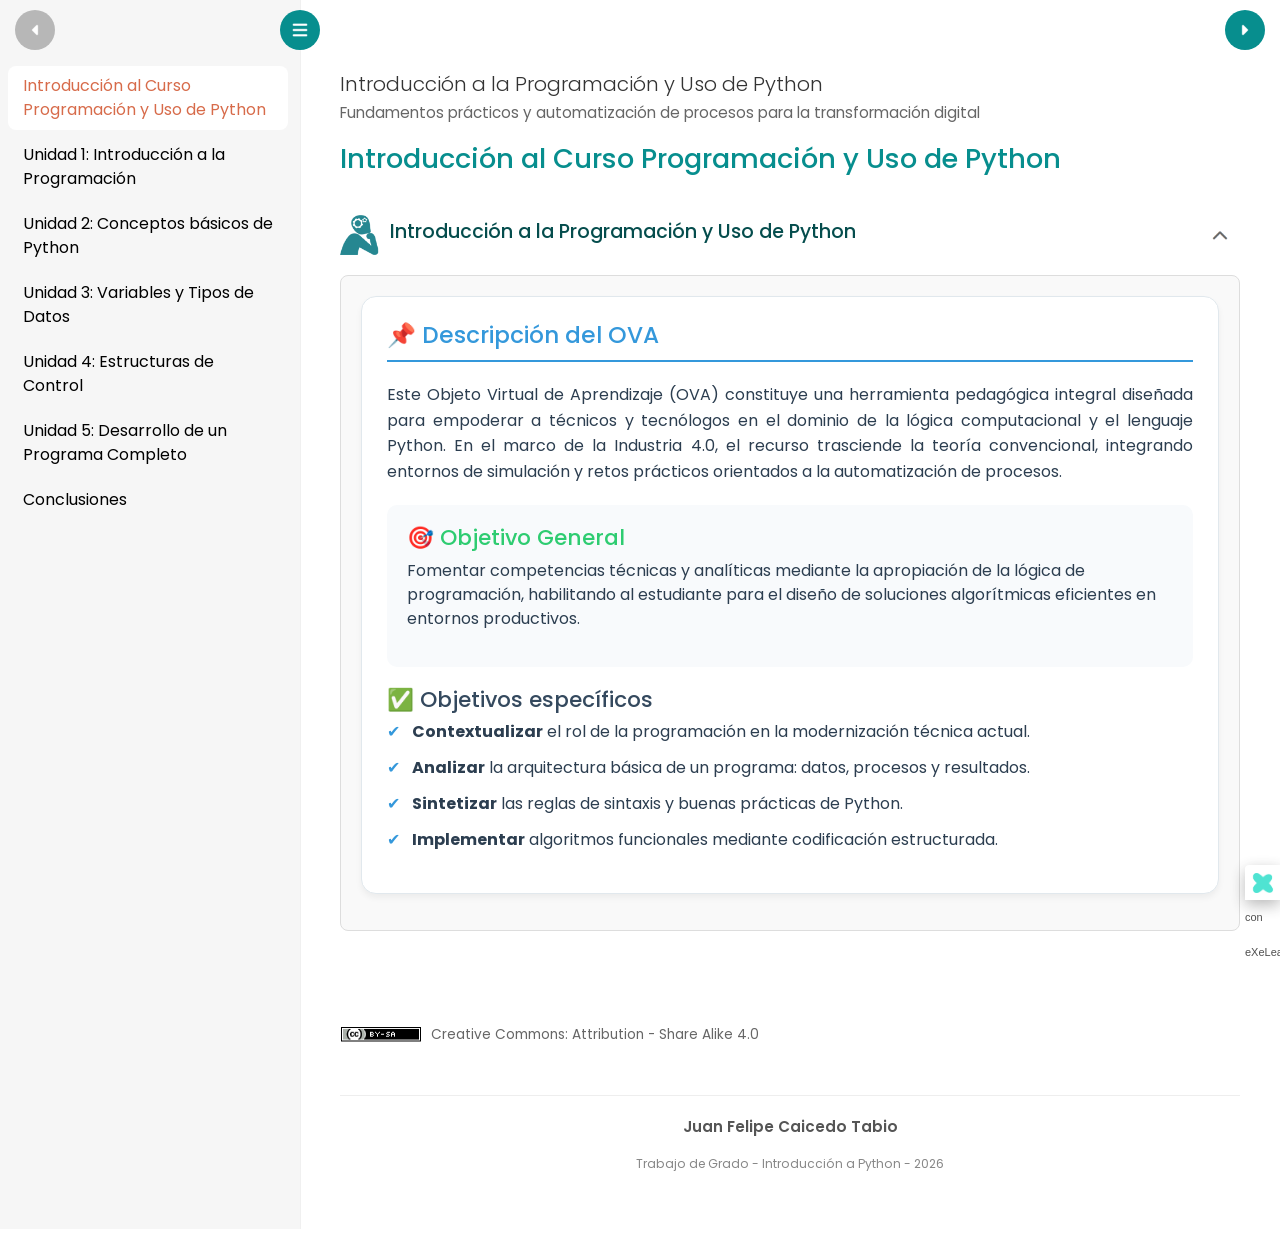
==== index.html @ b4ab0c45 "Add project files" ====
<!DOCTYPE html>
<html lang="es" id="exe-index">
<head>
<meta charset="utf-8">
<meta name="generator" content="eXeLearning v3.0.2">
<meta name="viewport" content="width=device-width, initial-scale=1">
<link rel="license" type="text/html" href="https://creativecommons.org/licenses/by-sa/4.0/">
<title>Introducción a la Programación y Uso de Python</title>
<meta name="description" content="Este Objeto Virtual de Aprendizaje (OVA) tiene como propósito introducir a los estudiantes de nivel técnico y tecnológico en los fundamentos de la programación y el uso del lenguaje Python, proporcionando conceptos teóricos, ejemplos prácticos y actividades interactivas que permitan desarrollar el pensamiento lógico y la resolución de problemas mediante código.

El contenido está estructurado de forma progresiva, permitiendo que el estudiante avance desde los conceptos básicos hasta la creación de sus primeros programas funcionales.">
<script>document.querySelector("html").classList.add("js");</script><script src="libs/jquery/jquery.min.js"> </script><script src="libs/common_i18n.js"> </script><script src="libs/common.js"> </script><script src="libs/exe_export.js"> </script><script src="libs/bootstrap/bootstrap.bundle.min.js"> </script><link rel="stylesheet" href="libs/bootstrap/bootstrap.min.css">
<script src="idevices/text/text.js"> </script><link rel="stylesheet" href="idevices/text/text.css">
<link rel="stylesheet" href="content/css/base.css">
<script src="theme/style.js"> </script><link rel="stylesheet" href="theme/style.css">
<link rel="icon" type="image/x-icon" href="libs/favicon.ico">
<link href="https://fonts.googleapis.com/css2?family=Poppins:wght@300;400;600&amp;display=swap" rel="stylesheet">
<style>
    /* Tipografía Profesional */
    body {
        font-family: 'Poppins', sans-serif !important;
        color: #333;
    }

    /* Barra de progreso de lectura superior */
    #progress-container {
        position: fixed;
        top: 0;
        left: 0;
        width: 100%;
        height: 5px;
        background: transparent;
        z-index: 9999;
    }
    #progress-bar {
        height: 5px;
        background: linear-gradient(90deg, #2ecc71, #3498db);
        width: 0%;
    }

    /* Estilo de Tarjetas para los iDevices */
    .iDevice {
        border: none !important;
        box-shadow: 0 4px 15px rgba(0,0,0,0.1) !important;
        border-radius: 12px !important;
        overflow: hidden;
        margin-bottom: 30px !important;
        transition: transform 0.3s ease;
    }
    .iDevice:hover {
        transform: translateY(-5px);
    }

    /* Botones Modernos */
    .iDevice_button, .feedback-button {
        background-color: #3498db !important;
        border-radius: 25px !important;
        padding: 8px 20px !important;
        color: white !important;
        text-transform: uppercase;
        font-weight: 600;
        border: none !important;
    }
</style>
</head>
<body class="exe-export exe-web-site" lang="es">
<script>document.body.className+=" js"</script><div class="exe-content exe-export pre-js siteNav-hidden"> <nav id="siteNav"> <ul> <li class="active"> <a href="index.html" class="active main-node no-ch">Introducción al Curso Programación y Uso de Python </a>
</li>
<li> <a href="html/unidad-1-introduccion-a-la-programacion.html" class="no-ch">Unidad 1: Introducción a la Programación</a>
</li>
<li> <a href="html/unidad-2-conceptos-basicos-de-python.html" class="no-ch">Unidad 2: Conceptos básicos de Python</a>
</li>
<li> <a href="html/unidad-3-variables-y-tipos-de-datos.html" class="no-ch">Unidad 3: Variables y Tipos de Datos</a>
</li>
<li> <a href="html/unidad-4-estructuras-de-control.html" class="no-ch">Unidad 4: Estructuras de Control</a>
</li>
<li> <a href="html/unidad-5-desarrollo-de-un-programa-completo.html" class="no-ch">Unidad 5: Desarrollo de un Programa Completo</a>
</li>
<li> <a href="html/conclusiones-y-zona-de-retos.html" class="no-ch">Conclusiones</a>
</li>
</ul></nav><main id="20260324203401350KLK" class="page"> <header id="header-20260324203401350KLK" class="main-header"> <div class="package-header">
<h1 class="package-title">Introducción a la Programación y Uso de Python</h1>
<p class="package-subtitle">Fundamentos prácticos y automatización de procesos para la transformación digital</p>
</div>
<div class="page-header"><h2 class="page-title">Introducción al Curso Programación y Uso de Python </h2></div></header><div id="page-content-20260324203401350KLK" class="page-content"> <article id="20260324203415527YAX" class="box"> <header class="box-head"> <div class="box-icon exe-icon"> <img src="theme/icons/think.png" alt="">
</div>
<h1 class="box-title">Introducción a la Programación y Uso de Python</h1>
<button class="box-toggle box-toggle-on" title="Ocultar/Mostrar contenido"> <span>Ocultar/Mostrar contenido</span></button></header><div class="box-content"> <div id="202603242034155185O9" class="idevice_node text" data-idevice-path="idevices/text/" data-idevice-type="text" data-idevice-component-type="json"><div class="exe-text-template"><div class="textIdeviceContent">
            <div class="exe-text-activity">
                <div><div style="font-family: 'Poppins', sans-serif; color: #2c3e50; border: 1px solid #e1e8ed; border-radius: 15px; padding: 25px; background: #ffffff; box-shadow: 0 4px 6px rgba(0,0,0,0.05);">
<h2 style="color: #3498db; border-bottom: 2px solid #3498db; padding-bottom: 10px; margin-bottom: 20px;">📌 Descripción del OVA</h2>
<p style="text-align: justify; line-height: 1.6;">Este Objeto Virtual de Aprendizaje (OVA) constituye una herramienta pedagógica integral diseñada para empoderar a técnicos y tecnólogos en el dominio de la lógica computacional y el lenguaje Python. En el marco de la Industria 4.0, el recurso trasciende la teoría convencional, integrando entornos de simulación y retos prácticos orientados a la automatización de procesos.</p>
<div style="background: #f8fafc; padding: 20px; border-radius: 10px; margin: 20px 0;">
<h3 style="color: #2ecc71; margin-top: 0;">🎯 Objetivo General</h3>
<p>Fomentar competencias técnicas y analíticas mediante la apropiación de la lógica de programación, habilitando al estudiante para el diseño de soluciones algorítmicas eficientes en entornos productivos.</p>
</div>
<h3 style="color: #34495e;">✅ Objetivos específicos</h3>
<ul style="list-style: none; padding-left: 0;">
<li style="margin-bottom: 12px; padding-left: 25px; position: relative;"><span style="position: absolute; left: 0; color: #3498db;">✔</span> <strong>Contextualizar</strong> el rol de la programación en la modernización técnica actual.</li>
<li style="margin-bottom: 12px; padding-left: 25px; position: relative;"><span style="position: absolute; left: 0; color: #3498db;">✔</span> <strong>Analizar</strong> la arquitectura básica de un programa: datos, procesos y resultados.</li>
<li style="margin-bottom: 12px; padding-left: 25px; position: relative;"><span style="position: absolute; left: 0; color: #3498db;">✔</span> <strong>Sintetizar</strong> las reglas de sintaxis y buenas prácticas de Python.</li>
<li style="margin-bottom: 12px; padding-left: 25px; position: relative;"><span style="position: absolute; left: 0; color: #3498db;">✔</span> <strong>Implementar</strong> algoritmos funcionales mediante codificación estructurada.</li>
</ul>
</div><p class="clearfix"></p></div>
            </div></div></div></div>
</div></article>
</div></main><div class="nav-buttons"> <span class="nav-button nav-button-left" aria-hidden="true"> <span>Anterior</span></span><a href="html/unidad-1-introduccion-a-la-programacion.html" title="Siguiente" class="nav-button nav-button-right"> <span>Siguiente</span></a>
</div>
<footer id="siteFooter"><div id="siteFooterContent"> <div id="packageLicense" class="cc cc-by-sa"> <p> <span class="license-label">Licencia: </span><a href="https://creativecommons.org/licenses/by-sa/4.0/" class="license">creative commons: attribution - share alike 4.0</a></p>
</div>
<div id="siteUserFooter"> <div>



<div id="progress-container">
    
<div id="progress-bar"></div>
</div>
<div style="text-align: center; padding: 20px; border-top: 1px solid #eee; margin-top: 50px;">
    
    
<p style="font-weight: 600; color: #555;">Juan Felipe Caicedo Tabio</p>
<p style="font-size: 0.8em; color: #888;">Trabajo de Grado - Introducción a Python - 2026</p>
</div>
<script>\u000a    // L\u00f3gica para la barra de progreso al hacer scroll\u000a    window.onscroll = function() {\u000a        var winScroll = document.body.scrollTop || document.documentElement.scrollTop;\u000a        var height = document.documentElement.scrollHeight - document.documentElement.clientHeight;\u000a        var scrolled = (winScroll / height) * 100;\u000a        document.getElementById("progress-bar").style.width = scrolled + "%";\u000a    };\u000a</script>
</div>
</div>
</div></footer>
</div>
<p id="made-with-eXe"> <a href="https://exelearning.net/" target="_blank" rel="noopener"> <span>Creado con eXeLearning <span>(nueva ventana)</span></span></a></p>
</body>
</html>
---- idevices/text/text.css ----
/* Text iDevice (export CSS) */
.exe-text-activity div.inline {
    display: flex;
}

.exe-text-activity div.inline dt {
    margin: 0 0 0 auto;
}

.exe-text-activity div.inline dd {
    margin-left: 10px;
}

.idevice_node.text .iDevice_buttons.feedback-button {
    margin-bottom: 1em;
}
---- content/css/base.css ----
.exe-content{
  background: #fff;
}

.exe-content .page-title{
  font-size: 1.45em;
}

.exe-content .box{
  margin-top: 20px;
  border: 1px solid #dbdbdb;
}

.exe-content .box-head {
  border-bottom: 1px solid #dbdbdb;
}

.exe-export .no-header .box-head {
  border-bottom: 0;
}

.exe-content .box-head .box-title {
  margin: 0;
  font-size: 1.2em;
}

.exe-content a{
  color: #5a7f0c;
}

.exe-content a:hover,
.exe-content a:focus{
  color: #71a300;
}

.exe-content h2{
  font-size: 1.45em;
}
.exe-content h3{
  font-size: 1.35em;
}
.exe-content h4{
  font-size: 1.25em;
}
.exe-content h5{
  font-size: 1.15em;
}

.exe-content a {
    text-decoration: none
}

.exe-content a:hover,
.exe-content a:focus {
    text-decoration: underline
}

@media print {
    .external-iframe-src {
        display: block !important;
        margin: 2em 0;
        font-size: .95em;
        text-align: center
    }

    #made-with-eXe {
        display: none
    }
}

.external-iframe {
    border: 0
}

.pre-code {
    background: #112C4A;
    color: #E7ECF1;
    font-family: Monaco, Courier, monospace;
    border-radius: 9px;
    font-size: 12px;
    margin: 2em 1em;
    overflow: auto;
    padding: 20px
}

.exe-dl {
    margin-bottom: 2em;
    margin-left: 1.5em
}

.exe-dl dt {
    font-weight: bold
}

.exe-dl dd {
    margin: 1em 1.5em
}

.js .exe-dl dt {
    margin: 1.2em 0 0 0
}

.exe-dl dt a {
    text-decoration: underline
}

.exe-dl .icon {
    font-family: Arial, sans-serif;
    display: block;
    width: 20px;
    height: 20px;
    font-size: 16px;
    margin-right: 1em;
    line-height: 20px;
    text-align: center;
    float: left;
    border-radius: 2px;
    position: relative
}

@media all and (min-width: 1px) {
    .exe-dl dt a {
        align-items: center;
        display: flex;
        text-decoration: none
    }

    .exe-dl .icon {
        height: 18px;
        line-height: 18px;
        width: 18px;
        padding: 1px;
        font: 18px monospace;
        font-weight: bold;
        display: flex;
        justify-content: center;
        align-items: center
    }
}

.exe-dl-toggler {
    height: 20px;
    margin: 1.5em
}

.exe-dl-toggler a {
    margin-left: 0;
    font-weight: bold
}

.js .exe-dl dd {
    display: none;
    padding-left: 0;
    margin: 1em 1em 1em 37px
}

/* Math */
.exe-math {
    display: block;
    margin: 2em 0
}

.exe-math,
.MathJax_Display {
    text-align: left !important
}

.exe-math.position-center,
.position-center .MathJax_Display,
[style*="text-align: center"] .MathJax_Display {
    text-align: center !important
}

.exe-math.position-right,
.position-right .MathJax_Display,
[style*="text-align: right"] .MathJax_Display {
    text-align: right !important
}

.js .show-image .exe-math-code,
.js .show-code .exe-math-img {
    display: none
}

.exe-math-links {
    font-size: .85em
}

.exe-math-inline {
    display: inline;
    margin: 0 .1em !important
}

/* TinyMCE: Images and media */
.exe-figure {
    margin: 2em 0;
    max-width: 100%
}

.position-center {
    margin: 2em auto
}

.position-right {
    margin: 2em 0 2em auto
}

.float-left {
    float: left;
    margin: .5em 1.5em 1em 0
}

.float-right {
    float: right;
    margin: .5em 0 1em 2em
}

.figcaption {
    padding-top: .2em
}

.figcaption.header {
    padding-top: 0;
    padding-bottom: .2em
}

/* TinyMCE templates */
.exe-layout-2-cols,
.exe-layout-3-cols {
    width: 100%
}

.exe-col{
    box-sizing: content-box;
}

.exe-layout-2-cols .exe-col {
    float: left;
    width: 49%
}

.exe-layout-2-cols .exe-col-1 {
    padding-right: 1%
}

.exe-layout-2-cols .exe-col-2 {
    padding-left: 1%
}

.exe-layout-2-30-70 .exe-col {
    width: 69%
}

.exe-layout-2-30-70 .exe-col-1 {
    width: 29%
}

.exe-layout-2-70-30 .exe-col {
    width: 29%
}

.exe-layout-2-70-30 .exe-col-1 {
    width: 69%
}

.exe-layout-3-cols .exe-col {
    float: left;
    width: 32%
}

.exe-layout-3-cols .exe-col-1,
.exe-layout-3-cols .exe-col-2 {
    padding-right: 2%
}

pre.mermaid {
    margin: 1.5em 0;
    text-align: center;
}

/* Blocks */
.exe-block-warning {
    background: #FCF8E3;
    color: #796034;
    border: 1px solid #FAEBCC;
    padding: 0 1em;
    border-radius: 4px
}

p.exe-block-warning {
    padding: 1em
}

.exe-block-alert {
    background: #ffc;
    color: #855000;
    border: 1px solid #FFF099;
    padding: 0 1em;
    border-radius: 4px
}

p.exe-block-alert {
    padding: 1em
}

.exe-block-danger {
    background: #FEF0EF;
    color: #973C3B;
    border: 1px solid #F3DADD;
    padding: 0 1em;
    border-radius: 4px
}

p.exe-block-danger {
    padding: 1em
}

.exe-block-info {
    background: #E1F1F9;
    color: #2B627D;
    border: 1px solid #C9EDF4;
    padding: 0 1em;
    border-radius: 4px
}

p.exe-block-info {
    padding: 1em
}

.exe-block-success {
    background: #E5F3E0;
    color: #336634;
    border: 1px solid #DEEDD1;
    padding: 0 1em;
    border-radius: 4px
}

p.exe-block-success {
    padding: 1em
}

.exe-content .exe-block-warning a,
.exe-content .exe-block-warning a:hover,
.exe-content .exe-block-warning a:focus {
    color: #4F360A
}

.exe-content .exe-block-alert a,
.exe-content .exe-block-alert a:hover,
.exe-content .exe-block-alert a:focus {
    color: #5B2600
}

.exe-content .exe-block-danger a,
.exe-content .exe-block-danger a:hover,
.exe-content .exe-block-danger a:focus {
    color: #6D1211
}

.exe-content .exe-block-info a,
.exe-content .exe-block-info a:hover,
.exe-content .exe-block-info a:focus {
    color: #063853
}

.exe-content .exe-block-success a,
.exe-content .exe-block-success a:hover,
.exe-content .exe-block-success a:focus {
    color: #093C0A
}

div.exe-block-warning,
div.exe-block-alert,
div.exe-block-danger,
div.exe-block-info,
div.exe-block-success {
    margin: 1em 0
}

/* RTL support */
body [dir='rtl'] {
    text-align: start
}

/* Autoclear */
.exe-content .idevice_body,
.exe-clear {
    overflow: auto
}

/* JavaScript on/offf */
.js-hidden {
    display: none;
}

.exe-hidden,
.js-required,
.js .js-hidden,
.exe-mindmap-code {
    display: none
}

.js .js-required {
    display: block
}

.box-toggle {
    display: none;
}

.js .box-toggle {
    display: inline-block;
}

.sr-av,
.js .js-sr-av,
.exe-hidden-accessible,
.js .exe-tooltip-text {
    position: absolute;
    overflow: hidden;
    clip: rect(0 0 0 0);
    clip: rect(0, 0, 0, 0);
    height: 0
}

/* Tables */
.exe-table {
    margin: 2em auto;
    max-width: 100%;
    border: 1px solid #CCC;
    border-collapse: collapse;
    border-spacing: 0
}

.exe-table tr {
    background: #fff
}

.exe-table caption {
    padding: .5em 0;
    text-align: center;
    font-style: italic;
    caption-side: top;
}

.exe-table td,
.exe-table th {
    border: 1px solid #CCC;
    margin: 0;
    padding: 0.5em 1em
}

.exe-table thead {
    background: #ddd;
    color: #000;
    text-align: left
}

.exe-table tr:nth-child(2n-1) td,
.exe-table tbody tr:nth-child(2n-1) th {
    background: #F4F4F4
}

.exe-table tbody tr:nth-child(2n) th {
    background: #F4F4F4
}

.exe-table tbody tr:nth-child(2n-1) th {
    background: #E4E4E4
}

.exe-table thead+tbody tr:nth-child(2n) th {
    background: #fff
}

.exe-table thead+tbody tr:nth-child(2n-1) th {
    background: #F4F4F4
}

.exe-table-minimalist {
    margin: 2em auto;
    border-collapse: collapse
}

.exe-table-minimalist tr {
    background: #fff
}

.exe-table-minimalist thead th {
    color: #000;
    padding: .6em 1.5em .6em .8em;
    border-bottom: 2px solid #CCC;
    text-align: left
}

.exe-table-minimalist td,
.exe-table-minimalist tbody th {
    border-bottom: 1px solid #ccc;
    color: #555;
    padding: .5em 1.5em .5em .8em
}

.exe-table-minimalist tbody tr:hover td,
.exe-table-minimalist tbody tr:hover th {
    color: #222
}

.exe-table-minimalist tr:nth-child(2n-1) td,
.exe-table-minimalist tbody tr:nth-child(2n-1) th {
    background: #F9F9F9
}

.exe-table-minimalist caption {
    text-align: center;
    font-style: italic;
    border-bottom: 2px solid #CCC;
    padding: .6em 0
}

/* Responsive tables */
.exe-table-responsive {
    display: block;
    overflow-x: auto;
    border: none
}

.exe-table-responsive,
.exe-table-responsive th,
.exe-table-responsive tr,
.exe-table-responsive td {
    width: auto !important
}

/* Tooltips */
body .qtip {
    font-size: .85em;
    line-height: 1.5em
}

.qtip .exe-tooltip-text {
    position: relative;
    overflow: auto;
    clip: auto;
    height: auto
}

/* Structured lists */
ol.auto-numbered {
    counter-reset: item
}

.auto-numbered ol {
    counter-reset: item
}

.auto-numbered li {
    display: block
}

.auto-numbered li:before {
    content: counters(item, ".") ".- ";
    counter-increment: item
}

/* Blockquote + Cite */
.exe-quote-cite cite {
    display: block;
    text-align: right;
    margin-top: -.5em
}

/* File information */
.exe-link-data {
    font-size: .8em;
    margin: 0 .2em
}

.exe-link-data abbr {
    cursor: help
}

/* Quote With Authorship */
.styled-qc {
    font-family: Georgia, serif;
    font-style: italic;
    margin: 1.5em 2.5em;
    padding: 0.25em 3.5em;
    position: relative
}

.styled-qc:before {
    display: block;
    content: "\201C";
    font-size: 5em;
    position: absolute;
    left: 0;
    top: -20px
}

/* Responsive design */
iframe,
object,
embed {
    max-width: 100%
}

img,
video {
    max-width: 100%;
    height: auto
}

@media all and (max-width: 992px) {
    .exe-layout-3-cols .exe-col {
        float: none;
        width: 100%;
        padding: 0
    }

    .exe-layout-3-cols .exe-col .exe-figure {
        margin: 2em auto
    }
}

@media all and (max-width: 780px) {
    .styled-qc {
        margin: 1.5em .5em
    }

    .exe-layout-2-cols .exe-col {
        float: none;
        width: 100%;
        padding: 0
    }

    .exe-layout-2-cols .exe-col .exe-figure {
        margin: 2em auto
    }
}

/* Made with eXeLearning */
#made-with-eXe {
    margin: 0;
    position: fixed;
    bottom: 0;
    right: 0
}

#made-with-eXe a {
    text-decoration: none;
    box-shadow: rgba(0, 0, 0, 0.35) 0px 5px 15px;
    border-top-left-radius: 4px;
    color: #222;
    font-size: 11px;
    font-family: Arial, sans-serif;
    line-height: 35px;
    width: 35px;
    height: 35px;
    background: #fff url(../img/exe_powered_logo.png) no-repeat 3px 50%;
    display: block;
    background-size: auto 20px;
    text-decoration: none;
    transition: .5s;
    opacity: .8
}

#made-with-eXe span {
    padding-left: 35px;
    padding-right: 5px
}

#made-with-eXe span span {
    position: absolute;
    overflow: hidden;
    clip: rect(0 0 0 0);
    clip: rect(0, 0, 0, 0);
    height: 0
}

#made-with-eXe a:hover {
    width: auto;
    padding: 0 5px;
    background-position: 5px 50%;
    opacity: 1
}

/* Search bar */
#exe-client-search-reset {
    display: none;
}
#exe-client-search-reset.visible {
    display: inline;
}

/* Box toggler */
.exe-export article.minimized .box-content{
    display: none;
}

/* BOX no visible */
.exe-export article.novisible.box{
    display: none  !important;
}

/* iDevice no visible */
.exe-export article.box .idevice_node.novisible{
    display: none  !important;
}

/* Teacher mode */
html:not(.mode-teacher) .js .teacher-only {
    display: none !important;
}
---- theme/style.css ----
/* Default style (to review) */

body.exe-export {
    padding: 1em 0;
}

body.exe-web-site {
    padding: 0;
}

.exe-content a {
    color: #d76b4a;
}
.exe-content a:hover,
.exe-content a:focus {
    color: #993d28;
}

#node-content-container.exe-content #node-content {
    padding-top: 20px;
    padding-bottom: 20px;
    max-width: 1280px;
    margin: 0 auto;
    display: block;
}

.exe-content {
    color: #333;
    background-color: #fff;
}

.js .exe-export .exe-content {
    min-height: 100vh;
}

.js .in-iframe .exe-content {
    min-height: 0;
}

.exe-content .package-title {
    font-size: 1.25rem;
    font-weight: 300;
}

.exe-content .page-title {
    color: #078e8e;
    font-size: 1.7rem;
    text-align: left;
}

.exe-single-page .package-header h1 {
    color: #333;
    font-size: 1.25rem;
    font-weight: 300;
    text-align: left;
    margin-bottom: 2em;
}

.exe-single-page .package-node {
    margin-bottom: 3.5em;
}

.exe-single-page .package-subtitle {
    top: -2.1em;
}

.exe-single-page main.page > section {
    min-height: 4em;
}

.exe-content .box {
    margin: 20px 0;
    border: none;
    background-color: #fff;
}

.exe-web-site .exe-content .box {
    margin: 40px 0;
}

.exe-content .box-head {
    border-bottom: 0;
}

#node-content-container.exe-content .box {
    border: 1px dotted #ddd;
}
#node-content-container.exe-content .box.hidden-idevices {
    border-style: solid;
}

.exe-content .box header {
    min-height: 60px;
}

.exe-content .box-title {
    color: #054d4d;
    font-size: 1.5rem;
}

.exe-content .box-head .exe-icon {
    float: left;
}

.exe-web-site .page-content,
#exe-client-search,
.exe-web-site main > header,
.exe-web-site #siteFooterContent,
.exe-export .exe-content {
    max-width: 1280px;
    padding: 0 20px;
    margin: 0 auto;
}

.exe-web-site .exe-content {
    max-width: none;
    padding: 0;
}

.exe-export main {
    padding-top: 1.5em;
}
.exe-web-site main {
    padding-top: 4.5em;
}

/* siteNav */
#siteNav {
    float: left;
    background: #f6f6f6;
    _border-right: 1px solid #f0f0f0;
    width: 300px;
    padding-top: 66px;
    padding-left: 8px;
}
.exe-web-site .exe-content {
    box-shadow: 
        inset 300px 0 0 0 #f6f6f6,
        inset 301px 0 0 0 #f0f0f0;
}
#siteFooter {
    margin-bottom: 2em;
    color: #555;
    font-size: 0.95em;
}
#siteNav .other-section {
    display: none;
}
#sidebar-nav.fixed {
    position: fixed;
}
body.siteNav-off #siteNav {
    display: none;
}
body.siteNav-off .exe-content {
    box-shadow: none;
}
.exe-web-site main.page {
    padding-top: 4.5em;
    padding-left: 320px;
    padding-right: 20px;
    /* min-height: calc(100vh - 300px); */
}
.exe-web-site #siteFooter {
    padding:  20px 20px 20px 320px;
}
body.siteNav-off main.page,
body.siteNav-off #siteFooter {
    padding-left: 20px;
}
#siteNav ul {
    margin: 0;
    padding: 0;
    list-style: none;
}
#siteNav ul ul {
    margin-top: 5px;
}

#siteNav li {
    margin: 0 0 5px 0;
    padding: 0;
    list-style: none;
}

#siteNav a {
    color: #000;
    display: block;
    padding: 8px 15px;
    border-radius: 8px;
    max-width: 280px;
    transition: background-color 0.5s ease;
}

#siteNav a.active {
    background: #fff;
    color: #d76b4a;
}

#siteNav a.highlighted-link {
    color: #d76b4a;
    background: #ededed;
}

#siteNav a.highlighted-link:hover,
#siteNav a.highlighted-link:focus {
    background: #fff;
}

#siteNav a:hover {
    background: #f2f2f2;
    text-decoration: none;
}

#siteNav ul ul a {
    padding-left: 35px;
    font-size: 0.95em;
}

#siteNav ul ul ul a {
    padding-left: 55px;
    font-size: 0.9em;
}

#siteNav ul ul ul ul a {
    padding-left: 75px;
}
/* pagination */
.nav-buttons .nav-button,
button.toggler {
    position: fixed;
    top: 10px;
    left: 15px;
    display: block;
    width: 40px;
    height: 40px;
    background: #078e8e url(img/icons.png) no-repeat 0 0;
    background-size: auto 40px;
    border-radius: 50%;
    z-index: 999;
    border: 0;
    transition: background-color 0.5s ease;
}
.nav-buttons span.nav-button {
    cursor: not-allowed;
    background-color: #b7b7b7;
}
.nav-buttons .nav-button-left {
    background-position: -80px 0;
}
.nav-buttons .nav-button-right {
    background-position: -120px 0;
}
button#searchBarTogger {
    background-position: -40px 0;
    display: none;
}

.exe-search-on #searchBarTogger {
    display: inline;
}

button#siteNavToggler {
    left: 280px;
}
button#searchBarTogger {
    left: 330px;
}
body.siteNav-off button#siteNavToggler {
    left: 65px;
}
body.siteNav-off button#searchBarTogger {
    left: 115px;
}
.nav-buttons a:hover,
.nav-buttons a:focus,
button.toggler:hover,
button.toggler:focus {
    background-color: #066d6d;
    border-color: #066d6d;
}
.nav-buttons .nav-button span,
.box-toggle span,
#exe-client-search-reset span,
#packageLicense .license-label {
    position: absolute;
    clip: rect(1px 1px 1px 1px); /* IE6, IE7 */
    clip: rect(1px, 1px, 1px, 1px);
}
.package-subtitle {
    font-size: .95em;
    color: #666;
    position: relative;
    top: -.15em;
}
.nav-buttons .nav-button-right {
    left: auto;
    right: 15px;
}
/* Box toggler */
.exe-export .box {
    position: relative;
}
.exe-export .box-toggle {
    width: 40px;
    height: 40px;
    background: url(img/icons.png) no-repeat -200px 0;
    background-size: auto 40px;
    border-radius: 50%;
    border: 0;
    position: absolute;
    top: 0;
    right: 0;
    opacity: 0.6;
}
.exe-export .box-head:hover .box-toggle,
.exe-export .box-toggle:focus {
    opacity: 1;
}

.exe-export .no-header .box-toggle {
    top: -10px;
}

.exe-export .minimized .box-toggle {
    background-position: -160px 0;
}

#node-content-container.exe-content .box-head .exe-icon {
    width: 60px;
    height: 60px;
    font-size: 40px;
}

#node-content-container.exe-content .box-head .exe-icon img {
    height: 40px;
}

.exe-export .box-icon img {
    display: block;
    float: left;
    margin-right: 10px;
}

.exe-export .box-icon img {
    width: 40px;
    height: auto;
}

.exe-export .box-title {
    padding-top: 5px;
}

.exe-export .box.minimized .box-head {
    border-bottom: 1px solid #ddd;
}

.exe-export .box.no-header.minimized .box-head {
    border-color: #fff;
}

.exe-export .box .box-content {
    background: #f9f9f9;
    border: 1px solid #ddd;
    padding: 20px;
    border-radius: 8px;
    overflow: auto;
}

.exe-export .box.no-header .box-content {
    background: none;
    border: none;
    padding: 20px 0;
}
/* Search bar */
#exe-client-search {
    display: none;
    margin-bottom: 30px;
}
#exe-client-search-text {
    max-width: 80%;
    max-width: calc(100% - 90px);
    display: inline;
}
#exe-client-search-submit {
    text-indent: -999em;
    background: #078e8e url(img/icons.png) no-repeat -41px -1px;
    background-size: auto 40px;
    width: 38px;
    height: 38px;
    border: none;
    border-radius: 4px;
}
#exe-client-search-reset.visible {
    background: url(img/icons.png) no-repeat -242px -1px;
    background-size: auto 40px;
    width: 38px;
    height: 38px;
    display: inline-block;
    vertical-align: middle;
    position: relative;
    top: -3px;
    left: -5px;
    opacity: 0.6;
    border-radius: 4px;
}
#exe-client-search-reset:hover,
#exe-client-search-reset:focus {
    opacity: 1;
}
#exe-client-search-submit:hover,
#exe-client-search-submit:focus {
    background-color: #066d6d;
}
#exe-client-search-results-list ul,
#exe-client-search-results-list li {
    margin: 2em 0;
    padding: 0;
    list-style: none;
}
#exe-client-search-results-list li {
    margin: 0 0 1em 0;
}
#exe-client-search-results-list p {
    margin-top: 2em;
}

/* Licenses */
#packageLicense {
    text-align: left;
    font-size: 0.9em;
    color: #555;
    line-height: 1em;
    margin: 2.5em 0 2em 0;
    border: 1px solid transparent;
    border-radius: 2px;
}
#packageLicense p {
    margin: 0;
}
#packageLicense a {
    color: #666;
    text-transform: capitalize;
    display: inline-block;
    white-space: nowrap;
    text-overflow: ellipsis;
    max-width: 100%;
    overflow: hidden;
    line-height: 15px;
}
#packageLicense a:hover,
#packageLicense a:focus {
    text-decoration: none;
    color: #d76b4a;
}
#packageLicense.propietary {
    position: absolute;
    overflow: hidden;
    clip: rect(0, 0, 0, 0);
    height: 0;
}
#packageLicense.cc {
    padding: 0 20px 0 90px;
    background: url(img/licenses.gif) no-repeat 0 0;
}
#packageLicense.cc-by-sa {
    background-position: 0 -100px;
}
#packageLicensea.cc-by-nd {
    background-position: 0 -200px;
}
#packageLicense.cc-by-nc {
    background-position: 0 -300px;
}
#packageLicense.cc-by-nc-sa {
    background-position: 0 -400px;
}
#packageLicense.cc-by-nc-nd {
    background-position: 0 -500px;
}
#packageLicense.cc-0 {
    background-position: 0 -600px;
}

/* iDevice buttons */
.exe-content .iDevice_buttons input,
.exe-content .iDevice_buttons button {
    background: #fff;
    color: #555;
    border: 1px solid #ccc;
    padding: 4px 10px;
    border-radius: 4px;
    transition: 0.5s ease;
}
.exe-content .iDevice_buttons input:hover,
.exe-content .iDevice_buttons input:focus,
.exe-content .iDevice_buttons button:hover,
.exe-content .iDevice_buttons button:focus {
    box-shadow: 2px 2px 4px #dbdbdb;
    color: #000;
    border-color: #bbb;
}

/* Page counter */
.page-counter {
    display: inline;
    float: right;
    margin: 0 0 0.5em 20px;
    font-size: 0.9em;
    color: #777;
    font-weight: 300;
}
.page-counter .page-counter-sep {
    margin: 0 0.1em;
}
.exe-web-site .page-counter {
    position: fixed;
    top: 18px;
    right: 70px;
    margin: 0;
    font-size: 0.9em;
    color: #777;
    padding: 0 8px;
    border-radius: 4px;
    text-align: left;
}

/* Teacher mode */
#teacher-mode-toggler-wrapper {
    float: right;
    margin: 0 0 0 1em;
}
#teacher-mode-toggler.form-check-input:checked {
    background-color: #078e8e;
    border-color: #078e8e;
    font-size: 0.9em;
    margin-right: 0.6em;
}
label[for="teacher-mode-toggler"] {
    font-size: 0.9em;
    color: #777;
    position: relative;
    top: -0.2em;
}

/* Bootstrap buttons */
.exe-content .btn-primary {
    background-color: #066d6d;
    border-color: #066d6d;
}
.exe-content .btn-primary:hover,
.exe-content .btn-primary:focus {
    background-color: #078e8e;
    border-color: #078e8e;
}

/* Responsive design */
@media (max-width: 767.98px) {
    #siteNav {
        width: 251px;
    }
    .exe-web-site .exe-content {
        box-shadow: 
            inset 251px 0 0 0 #f6f6f6,
            inset 252px 0 0 0 #f0f0f0;
    }
    #siteNav a {
        max-width: 235px;
    }
    button#siteNavToggler {
        left: 232px;
    }
    button#searchBarTogger {
        left: 282px;
    }
    .exe-web-site main.page,
    .exe-web-site #siteFooter {
        padding-left: 270px;
    }
}

@media (max-width: 575.98px) {
    #siteNav {
        width: 100%;
        float: none;
        padding: 68px 10px 20px 10px;
        min-height: 0 !important;
        height: auto !important;
    }
    .exe-web-site .exe-content {
        box-shadow: none;
    }
    body.exe-web-site main.page {
        padding-top: 2.5em;
        padding-left: 0;
    }
    body.exe-web-site #siteFooter {
        padding-left: 0;
    }
    .exe-web-site.siteNav-off main.page {
        padding-top: 5.5em;
    }
    .nav-buttons .nav-button,
    button.toggler {
        position: absolute;
    }
    #siteNav a {
        max-width: 100%;
    }
    #sidebar-nav.fixed {
        position: relative;
    }
    button#siteNavToggler {
        left: 65px;
    }
    button#searchBarTogger {
        left: 115px;
    }
    .exe-web-site .page-counter {
        background: none;
        position: absolute;
    }
    .exe-web-site .page-counter .page-counter-label {
        position: absolute;
        clip: rect(1px 1px 1px 1px); /* IE6, IE7 */
        clip: rect(1px, 1px, 1px, 1px);
    }
}

@media print {
    /* Node in new page: section.package-node{page-break-after:always} */
    html body.exe-export {
        background: #fff;
    }
    .exe-content {
        color: #000;
        padding: 0;
    }
    @page {
        margin: 1.5cm;
    }
    /* Uncomment this to print URL after links:
    a{font-weight:bolder;text-decoration:none!important}
    a[href^=http]:after{content:" <" attr(href) "> "}
    */
    #packageLicense.cc {
        background: none;
        padding-left: 0;
    }
    .exe-export .box-toggle {
        display: none;
    }
    /* Website */
    .exe-web-site #siteNav,
    .exe-web-site .nav-buttons,
    .exe-web-site button.toggler {
        display: none;
    }
    .exe-web-site #siteFooter,
    .exe-web-site main.page {
        padding-left: 0;
        padding-right: 0;
    }
    .exe-web-site main.page {
        padding-top: 1em;
    }
}
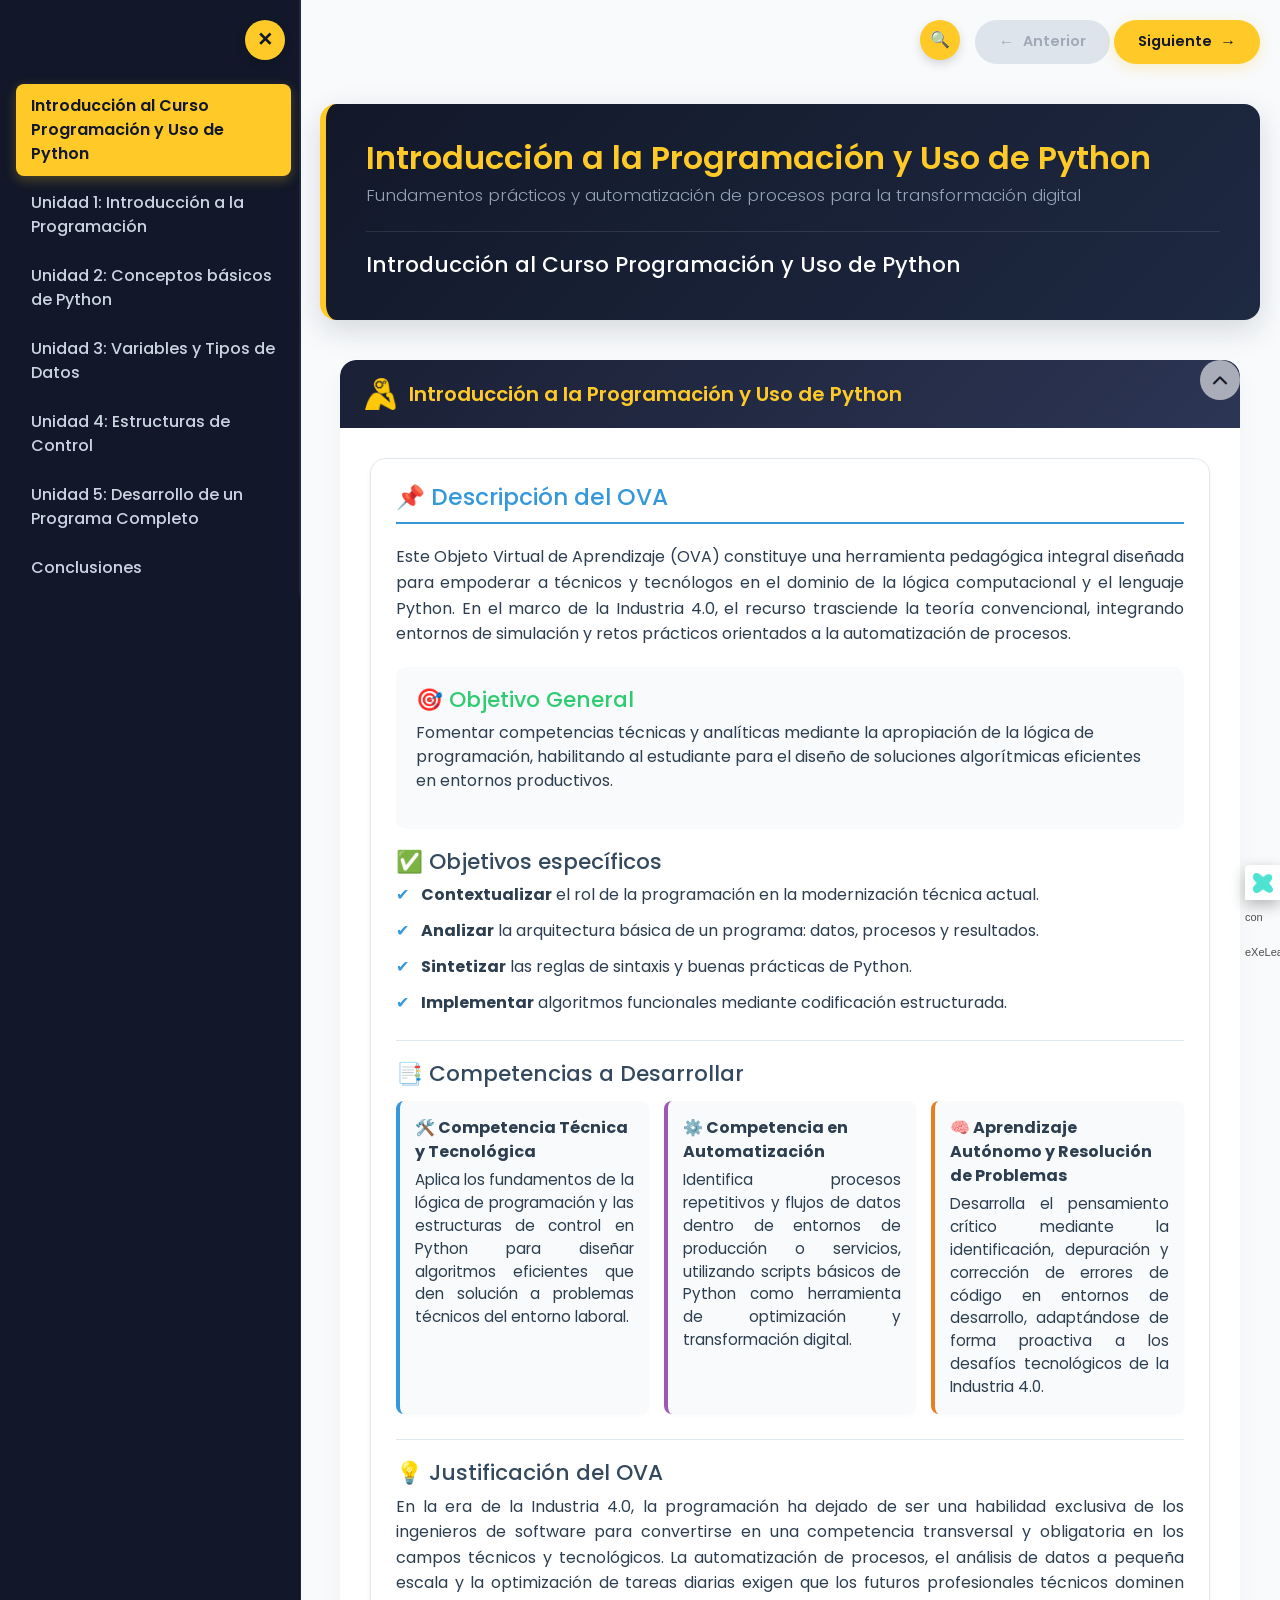
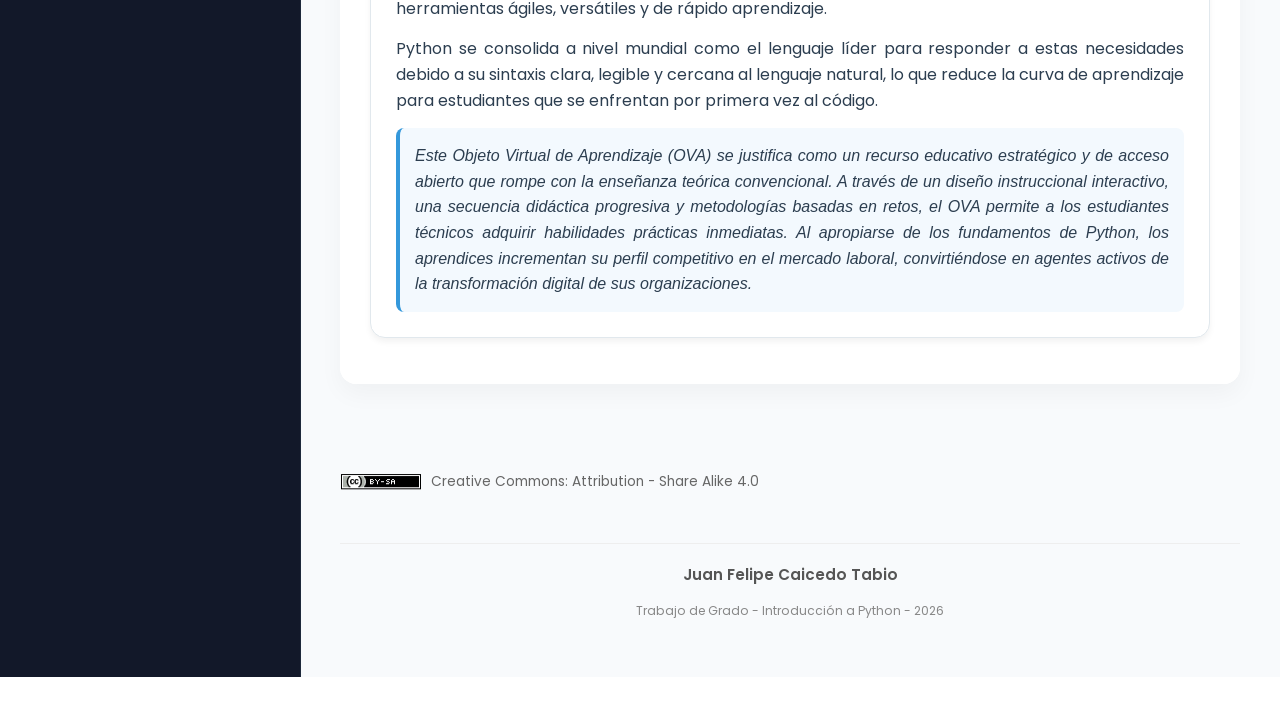
==== commit 68dcd961: "feat: agregar competencias y justificacion a la introduccion del OVA" ====
--- a/index.html
+++ b/index.html
@@ -101,6 +101,35 @@
 <li style="margin-bottom: 12px; padding-left: 25px; position: relative;"><span style="position: absolute; left: 0; color: #3498db;">✔</span> <strong>Sintetizar</strong> las reglas de sintaxis y buenas prácticas de Python.</li>
 <li style="margin-bottom: 12px; padding-left: 25px; position: relative;"><span style="position: absolute; left: 0; color: #3498db;">✔</span> <strong>Implementar</strong> algoritmos funcionales mediante codificación estructurada.</li>
 </ul>
+
+<h3 style="color: #34495e; margin-top: 25px; border-top: 1px solid #e1e8ed; padding-top: 20px;">📑 Competencias a Desarrollar</h3>
+<div style="display: grid; grid-template-columns: repeat(auto-fit, minmax(250px, 1fr)); gap: 15px; margin: 15px 0;">
+    <div style="background: #f8fafc; border-left: 4px solid #3498db; padding: 15px; border-radius: 8px; box-shadow: 0 2px 4px rgba(0,0,0,0.02);">
+        <strong style="color: #2c3e50; display: block; margin-bottom: 5px;">🛠️ Competencia Técnica y Tecnológica</strong>
+        <p style="margin: 0; font-size: 0.95em; text-align: justify; line-height: 1.5;">Aplica los fundamentos de la lógica de programación y las estructuras de control en Python para diseñar algoritmos eficientes que den solución a problemas técnicos del entorno laboral.</p>
+    </div>
+    <div style="background: #f8fafc; border-left: 4px solid #9b59b6; padding: 15px; border-radius: 8px; box-shadow: 0 2px 4px rgba(0,0,0,0.02);">
+        <strong style="color: #2c3e50; display: block; margin-bottom: 5px;">⚙️ Competencia en Automatización</strong>
+        <p style="margin: 0; font-size: 0.95em; text-align: justify; line-height: 1.5;">Identifica procesos repetitivos y flujos de datos dentro de entornos de producción o servicios, utilizando scripts básicos de Python como herramienta de optimización y transformación digital.</p>
+    </div>
+    <div style="background: #f8fafc; border-left: 4px solid #e67e22; padding: 15px; border-radius: 8px; box-shadow: 0 2px 4px rgba(0,0,0,0.02);">
+        <strong style="color: #2c3e50; display: block; margin-bottom: 5px;">🧠 Aprendizaje Autónomo y Resolución de Problemas</strong>
+        <p style="margin: 0; font-size: 0.95em; text-align: justify; line-height: 1.5;">Desarrolla el pensamiento crítico mediante la identificación, depuración y corrección de errores de código en entornos de desarrollo, adaptándose de forma proactiva a los desafíos tecnológicos de la Industria 4.0.</p>
+    </div>
+</div>
+
+<h3 style="color: #34495e; margin-top: 25px; border-top: 1px solid #e1e8ed; padding-top: 20px;">💡 Justificación del OVA</h3>
+<p style="text-align: justify; line-height: 1.6; margin-bottom: 15px;">
+    En la era de la Industria 4.0, la programación ha dejado de ser una habilidad exclusiva de los ingenieros de software para convertirse en una competencia transversal y obligatoria en los campos técnicos y tecnológicos. La automatización de procesos, el análisis de datos a pequeña escala y la optimización de tareas diarias exigen que los futuros profesionales técnicos dominen herramientas ágiles, versátiles y de rápido aprendizaje.
+</p>
+<p style="text-align: justify; line-height: 1.6; margin-bottom: 15px;">
+    Python se consolida a nivel mundial como el lenguaje líder para responder a estas necesidades debido a su sintaxis clara, legible y cercana al lenguaje natural, lo que reduce la curva de aprendizaje para estudiantes que se enfrentan por primera vez al código.
+</p>
+<div style="background: #f3f9fe; border-left: 4px solid #3498db; padding: 15px; border-radius: 8px; margin-top: 15px;">
+    <p style="margin: 0; text-align: justify; line-height: 1.6; font-style: italic; color: #2c3e50;">
+        Este Objeto Virtual de Aprendizaje (OVA) se justifica como un recurso educativo estratégico y de acceso abierto que rompe con la enseñanza teórica convencional. A través de un diseño instruccional interactivo, una secuencia didáctica progresiva y metodologías basadas en retos, el OVA permite a los estudiantes técnicos adquirir habilidades prácticas inmediatas. Al apropiarse de los fundamentos de Python, los aprendices incrementan su perfil competitivo en el mercado laboral, convirtiéndose en agentes activos de la transformación digital de sus organizaciones.
+    </p>
+</div>
 </div><p class="clearfix"></p></div>
             </div></div></div></div>
 </div></article>
--- a/theme/style.css
+++ b/theme/style.css
@@ -665,3 +665,339 @@
         padding-top: 1em;
     }
 }
+
+/* ==========================================================================
+   REDISEÑO FUTURISTA Y TECNOLÓGION (INSPIRADO EN PYTHON / TECH DEEP BLUE)
+   ========================================================================== */
+
+/* 1. Fondo de página y barra lateral simulada */
+.exe-content {
+    background-color: #f8fafc !important;
+}
+
+.exe-web-site .exe-content {
+    box-shadow: 
+        inset 300px 0 0 0 #121829,
+        inset 301px 0 0 0 #1e293b;
+    transition: box-shadow 0.3s ease;
+}
+
+/* Ocultar el fondo simulado de la barra lateral si el menú está cerrado */
+body.siteNav-off .exe-content {
+    box-shadow: none !important;
+}
+
+@media (max-width: 767.98px) {
+    .exe-web-site .exe-content {
+        box-shadow: 
+            inset 251px 0 0 0 #121829,
+            inset 252px 0 0 0 #1e293b;
+    }
+}
+
+@media (max-width: 575.98px) {
+    .exe-web-site .exe-content {
+        box-shadow: none !important;
+    }
+}
+
+/* 2. Barra de navegación lateral */
+#siteNav {
+    background: #121829 !important;
+    padding-top: 80px !important;
+    border-right: 1px solid #1e293b !important;
+}
+
+#siteNav a {
+    color: #cbd5e1 !important;
+    font-weight: 500;
+    margin: 4px 8px !important;
+    padding: 10px 15px !important;
+    transition: all 0.3s cubic-bezier(0.4, 0, 0.2, 1) !important;
+}
+
+#siteNav a:hover {
+    background: #1e2942 !important;
+    color: #ffffff !important;
+}
+
+#siteNav a.active {
+    background: #ffca28 !important; /* Amarillo Python */
+    color: #121829 !important;
+    font-weight: 600 !important;
+    box-shadow: 0 4px 12px rgba(255, 202, 40, 0.25) !important;
+}
+
+#siteNav a.highlighted-link {
+    color: #ffca28 !important;
+    background: #1e2942 !important;
+}
+
+/* 3. Banner del encabezado principal */
+.main-header {
+    background: linear-gradient(135deg, #121829 0%, #1e2942 100%) !important;
+    color: #ffffff !important;
+    padding: 35px 40px !important;
+    border-radius: 16px !important;
+    margin-bottom: 40px !important;
+    box-shadow: 0 10px 30px rgba(18, 24, 41, 0.15) !important;
+    border-left: 6px solid #ffca28 !important; /* Detalle amarillo */
+}
+
+.package-header .package-title {
+    color: #ffca28 !important;
+    font-size: 2rem !important;
+    font-weight: 600 !important;
+    margin: 0 0 8px 0 !important;
+    line-height: 1.2 !important;
+}
+
+.package-header .package-subtitle {
+    color: #94a3b8 !important;
+    font-size: 1.05rem !important;
+    margin: 0 !important;
+    font-weight: 300 !important;
+}
+
+.page-header .page-title {
+    color: #ffffff !important;
+    font-size: 1.35rem !important;
+    font-weight: 500 !important;
+    border-top: 1px solid rgba(255, 255, 255, 0.1) !important;
+    margin-top: 20px !important;
+    padding-top: 20px !important;
+}
+
+/* 4. Tarjetas de Contenido (iDevices) */
+.exe-content .box {
+    margin: 35px 0 !important;
+    border: none !important;
+    background-color: #ffffff !important;
+    box-shadow: 0 10px 25px rgba(0,0,0,0.04) !important;
+    border-radius: 16px !important;
+    overflow: hidden !important;
+}
+
+.exe-content .box-head {
+    background: linear-gradient(135deg, #1a2035 0%, #2c3554 100%) !important;
+    color: #ffffff !important;
+    padding: 18px 25px !important;
+    border-radius: 16px 16px 0 0 !important;
+    margin: 0 !important;
+    display: flex !important;
+    align-items: center !important;
+    gap: 12px !important;
+    border-bottom: none !important;
+    min-height: 60px !important;
+}
+
+.exe-content .box-title {
+    color: #ffca28 !important; /* Amarillo Python */
+    font-size: 1.25rem !important;
+    font-weight: 600 !important;
+    margin: 0 !important;
+    padding: 0 !important;
+    float: none !important;
+}
+
+.exe-export .box .box-icon img {
+    margin-right: 0 !important;
+    filter: brightness(0) invert(82%) sepia(28%) saturate(3025%) hue-rotate(352deg) brightness(104%) contrast(102%) !important; /* Iconos en amarillo */
+    width: 32px !important;
+    height: auto !important;
+}
+
+.exe-export .box .box-content {
+    background: #ffffff !important;
+    border: none !important;
+    padding: 30px !important;
+    border-radius: 0 0 16px 16px !important;
+}
+
+/* 5. Botones de Navegación Superior ("Anterior" / "Siguiente") - Side-by-Side a la Derecha */
+.nav-buttons .nav-button {
+    position: fixed !important;
+    top: 20px !important;
+    z-index: 999 !important;
+    background: #ffca28 !important; /* Amarillo */
+    color: #121829 !important;
+    border-radius: 30px !important;
+    width: auto !important;
+    height: auto !important;
+    padding: 10px 24px !important;
+    display: inline-flex !important;
+    align-items: center !important;
+    justify-content: center !important;
+    box-shadow: 0 4px 15px rgba(255, 202, 40, 0.25) !important;
+    border: none !important;
+    text-decoration: none !important;
+    font-size: 0.9em !important;
+    font-weight: 600 !important;
+    transition: all 0.3s cubic-bezier(0.4, 0, 0.2, 1) !important;
+}
+
+.nav-buttons .nav-button:hover,
+.nav-buttons .nav-button:focus {
+    background: #ffd54f !important;
+    transform: translateY(-2px) !important;
+    box-shadow: 0 6px 20px rgba(255, 202, 40, 0.4) !important;
+}
+
+.nav-buttons span.nav-button {
+    background: #cbd5e1 !important;
+    color: #64748b !important;
+    box-shadow: none !important;
+    cursor: not-allowed !important;
+    opacity: 0.6 !important;
+}
+
+.nav-buttons span.nav-button:hover {
+    transform: none !important;
+    box-shadow: none !important;
+}
+
+.nav-buttons .nav-button-left {
+    right: 170px !important; /* Lado a lado */
+    left: auto !important;
+}
+
+.nav-buttons .nav-button-right {
+    right: 20px !important;
+    left: auto !important;
+}
+
+/* Mostrar texto "Anterior" y "Siguiente" */
+.nav-buttons .nav-button span {
+    position: static !important;
+    clip: auto !important;
+    display: inline-block !important;
+    color: inherit !important;
+    font-weight: 600 !important;
+}
+
+/* Flechas con pseudo-elementos */
+.nav-buttons .nav-button-left::before {
+    content: "←";
+    margin-right: 8px;
+    font-weight: bold;
+    font-size: 1.1em;
+}
+
+.nav-buttons .nav-button-right::after {
+    content: "→";
+    margin-left: 8px;
+    font-weight: bold;
+    font-size: 1.1em;
+}
+
+/* 6. Botones Toggler (Menú y Buscador) */
+button.toggler {
+    background: #ffca28 !important;
+    color: #121829 !important;
+    border-radius: 50% !important;
+    box-shadow: 0 4px 10px rgba(0,0,0,0.15) !important;
+    transition: all 0.3s ease !important;
+}
+
+button.toggler:hover {
+    background-color: #ffd54f !important;
+    transform: scale(1.05) !important;
+}
+
+button#siteNavToggler {
+    left: 245px !important; /* Al borde del menú abierto */
+    top: 20px !important;
+    z-index: 1000 !important;
+    display: inline-flex !important;
+    align-items: center;
+    justify-content: center;
+    font-size: 1.2em !important;
+    border: none !important;
+}
+
+body.siteNav-off button#siteNavToggler {
+    left: 20px !important; /* Al borde izquierdo con menú cerrado */
+}
+
+/* Iconos dinámicos de texto para los botones del menú y buscador */
+button#siteNavToggler::before {
+    content: "✕" !important; /* Equis para cerrar cuando está abierto */
+    font-weight: bold !important;
+}
+
+body.siteNav-off button#siteNavToggler::before {
+    content: "☰" !important; /* Hamburguesa para abrir cuando está cerrado */
+    font-weight: bold !important;
+}
+
+button#searchBarTogger {
+    left: auto !important;
+    right: 320px !important; /* Colocado a la izquierda de los botones de navegación */
+    top: 20px !important;
+    z-index: 1000 !important;
+    display: inline-flex !important;
+    align-items: center;
+    justify-content: center;
+}
+
+button#searchBarTogger::before {
+    content: "🔍" !important;
+    font-size: 1em !important;
+}
+
+/* Ajustes de espacio de la página para acomodar los nuevos botones arriba */
+.exe-web-site main.page {
+    padding-top: 6.5em !important;
+}
+
+/* Asegurar que las tarjetas iDevice de Bootstrap tengan bordes y relleno adecuados */
+.exe-content .iDevice {
+    border: none !important;
+    box-shadow: 0 10px 25px rgba(0,0,0,0.04) !important;
+    border-radius: 16px !important;
+    background-color: #ffffff !important;
+}
+
+.exe-content .iDevice_wrapper {
+    margin-bottom: 35px !important;
+}
+
+@media (max-width: 767.98px) {
+    button#siteNavToggler {
+        left: 210px !important;
+    }
+    
+    body.siteNav-off button#siteNavToggler {
+        left: 20px !important;
+    }
+}
+
+@media (max-width: 575.98px) {
+    .exe-web-site .exe-content {
+        box-shadow: none !important;
+    }
+    
+    button#siteNavToggler {
+        position: absolute !important;
+        left: 20px !important;
+        top: 20px !important;
+    }
+    
+    .nav-buttons .nav-button-left {
+        position: absolute !important;
+        right: 150px !important;
+        left: auto !important;
+    }
+    
+    .nav-buttons .nav-button-right {
+        position: absolute !important;
+        right: 20px !important;
+        left: auto !important;
+    }
+    
+    button#searchBarTogger {
+        position: absolute !important;
+        right: 280px !important;
+        left: auto !important;
+    }
+}
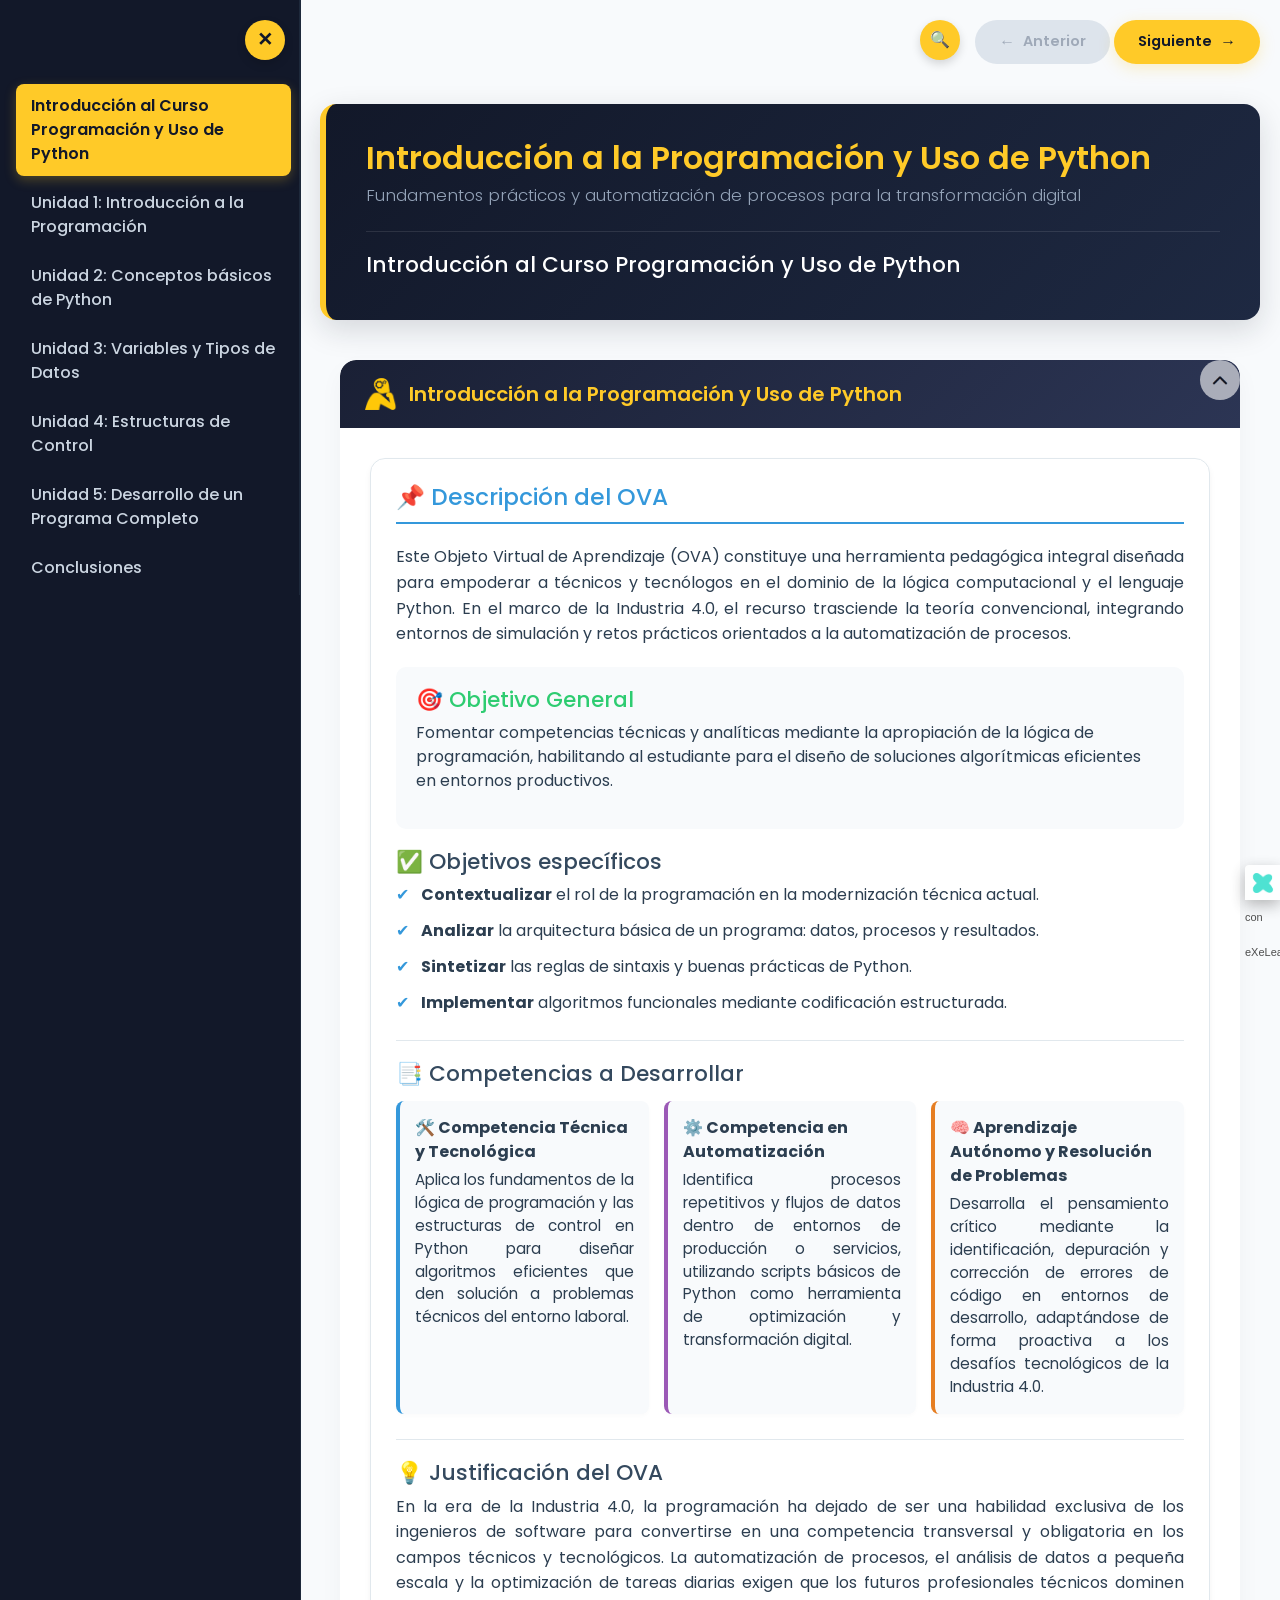
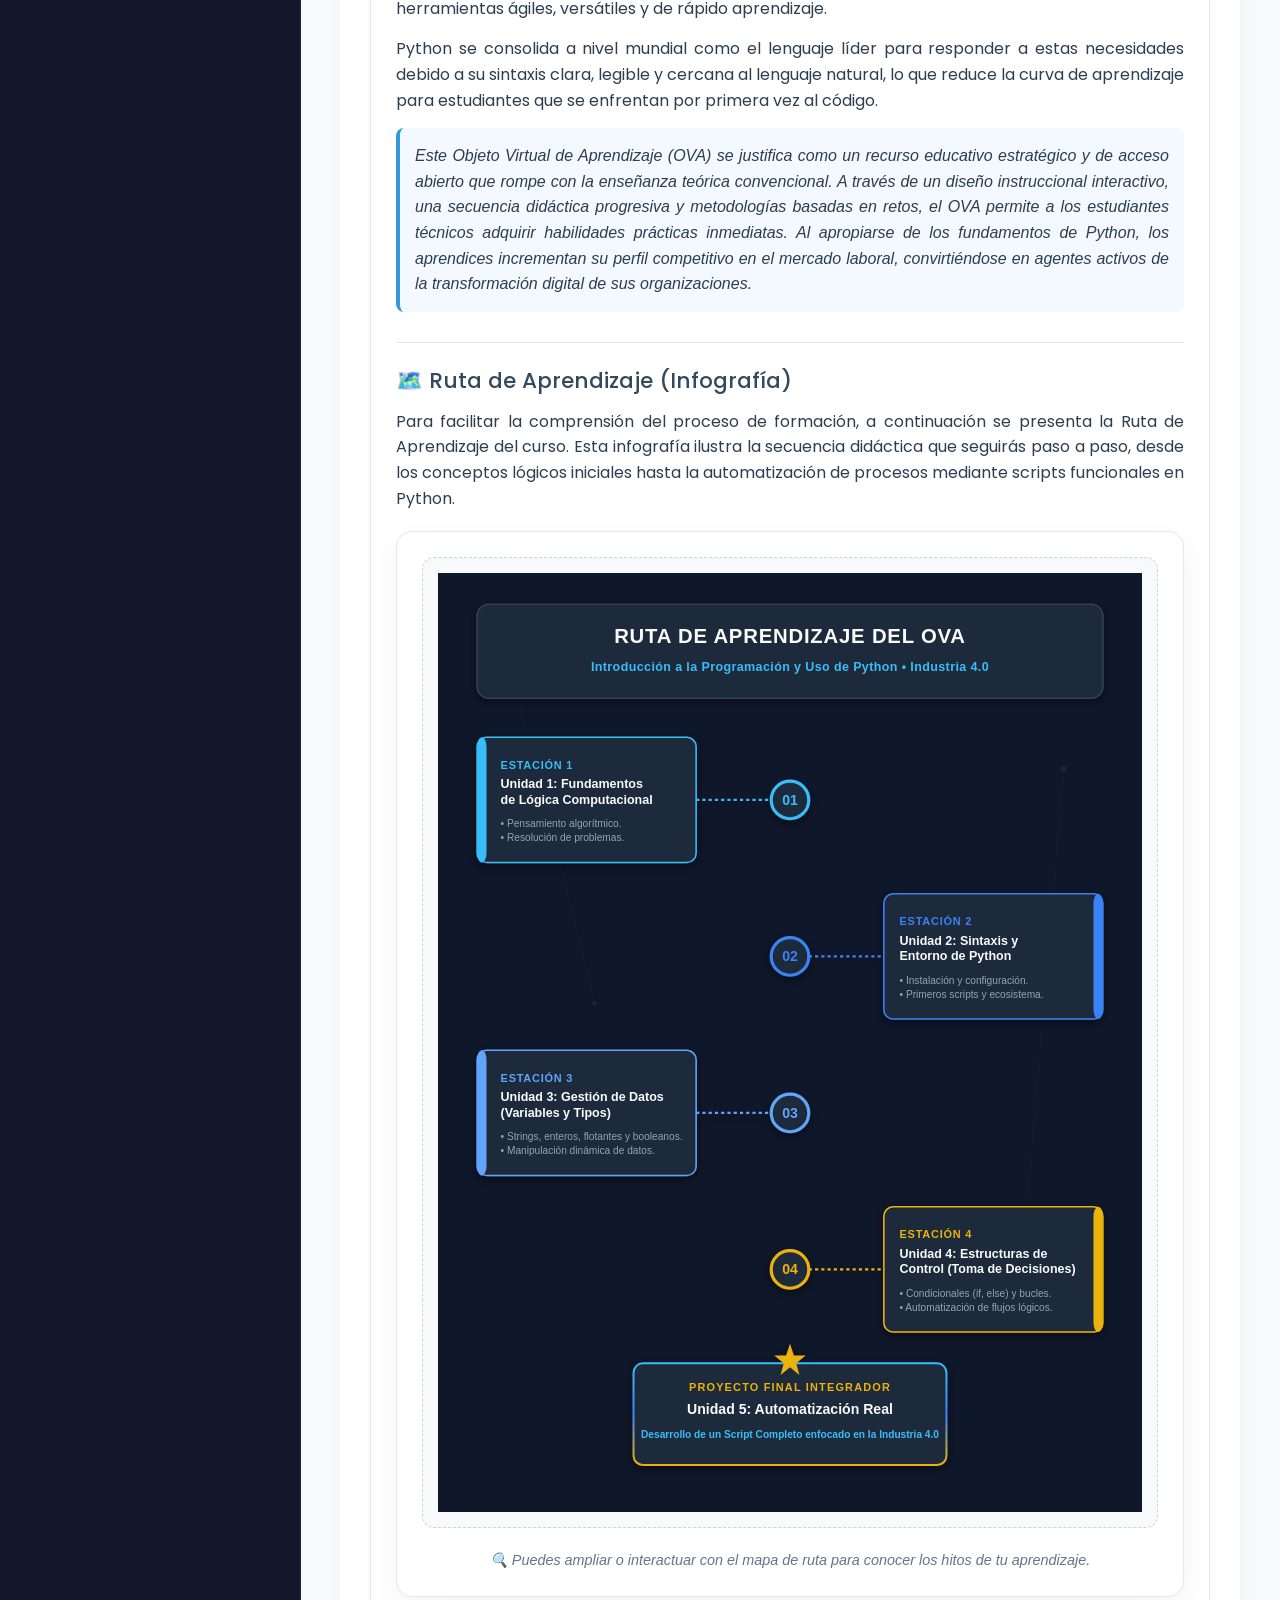
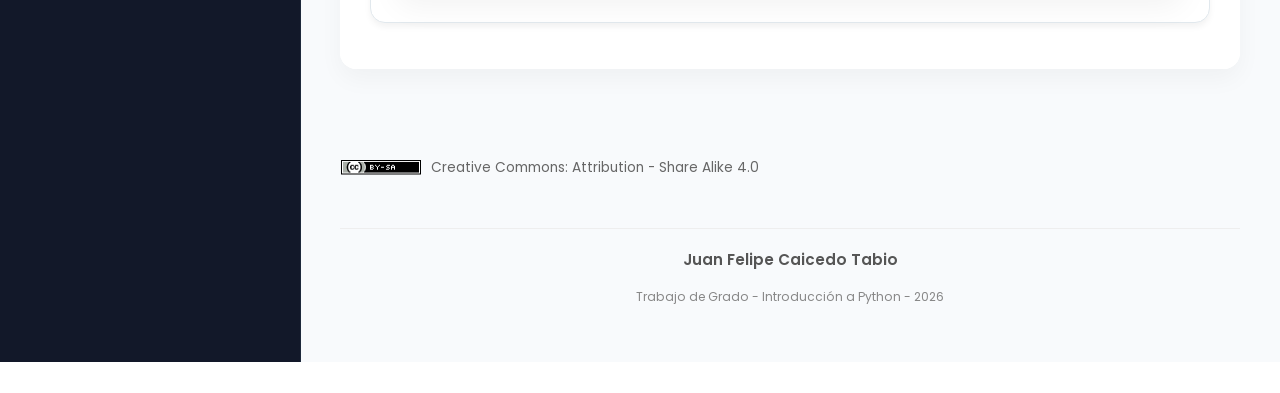
==== commit ee68663f: "feat: añadir infografia de Ruta de Aprendizaje a la seccion de introduccion" ====
--- a/index.html
+++ b/index.html
@@ -130,6 +130,19 @@
         Este Objeto Virtual de Aprendizaje (OVA) se justifica como un recurso educativo estratégico y de acceso abierto que rompe con la enseñanza teórica convencional. A través de un diseño instruccional interactivo, una secuencia didáctica progresiva y metodologías basadas en retos, el OVA permite a los estudiantes técnicos adquirir habilidades prácticas inmediatas. Al apropiarse de los fundamentos de Python, los aprendices incrementan su perfil competitivo en el mercado laboral, convirtiéndose en agentes activos de la transformación digital de sus organizaciones.
     </p>
 </div>
+
+<h3 style="color: #34495e; margin-top: 30px; border-top: 1px solid #e1e8ed; padding-top: 25px; margin-bottom: 15px;">🗺️ Ruta de Aprendizaje (Infografía)</h3>
+<p style="text-align: justify; line-height: 1.6; margin-bottom: 20px;">
+    Para facilitar la comprensión del proceso de formación, a continuación se presenta la Ruta de Aprendizaje del curso. Esta infografía ilustra la secuencia didáctica que seguirás paso a paso, desde los conceptos lógicos iniciales hasta la automatización de procesos mediante scripts funcionales en Python.
+</p>
+<div style="background: #ffffff; border: 1px solid #e2e8f0; border-radius: 16px; padding: 25px; box-shadow: 0 10px 30px rgba(0,0,0,0.05); margin-top: 20px; transition: all 0.3s ease; text-align: center;" class="infografia-box">
+    <div style="overflow: hidden; border-radius: 12px; background-color: #f8fafc; padding: 15px; display: inline-block; width: 100%; max-width: 800px; box-shadow: inset 0 2px 8px rgba(0,0,0,0.02); border: 1px dashed #cbd5e1;">
+        <img src="img/infografia.svg" alt="Ruta de Aprendizaje de Python" style="width: 100%; height: auto; max-width: 100%; display: block; margin: 0 auto; transition: transform 0.3s ease;" class="infografia-img" />
+    </div>
+    <div style="margin-top: 15px; font-size: 0.9em; color: #64748b; font-style: italic; display: flex; align-items: center; justify-content: center; gap: 8px;">
+        <span>🔍 Puedes ampliar o interactuar con el mapa de ruta para conocer los hitos de tu aprendizaje.</span>
+    </div>
+</div>
 </div><p class="clearfix"></p></div>
             </div></div></div></div>
 </div></article>
